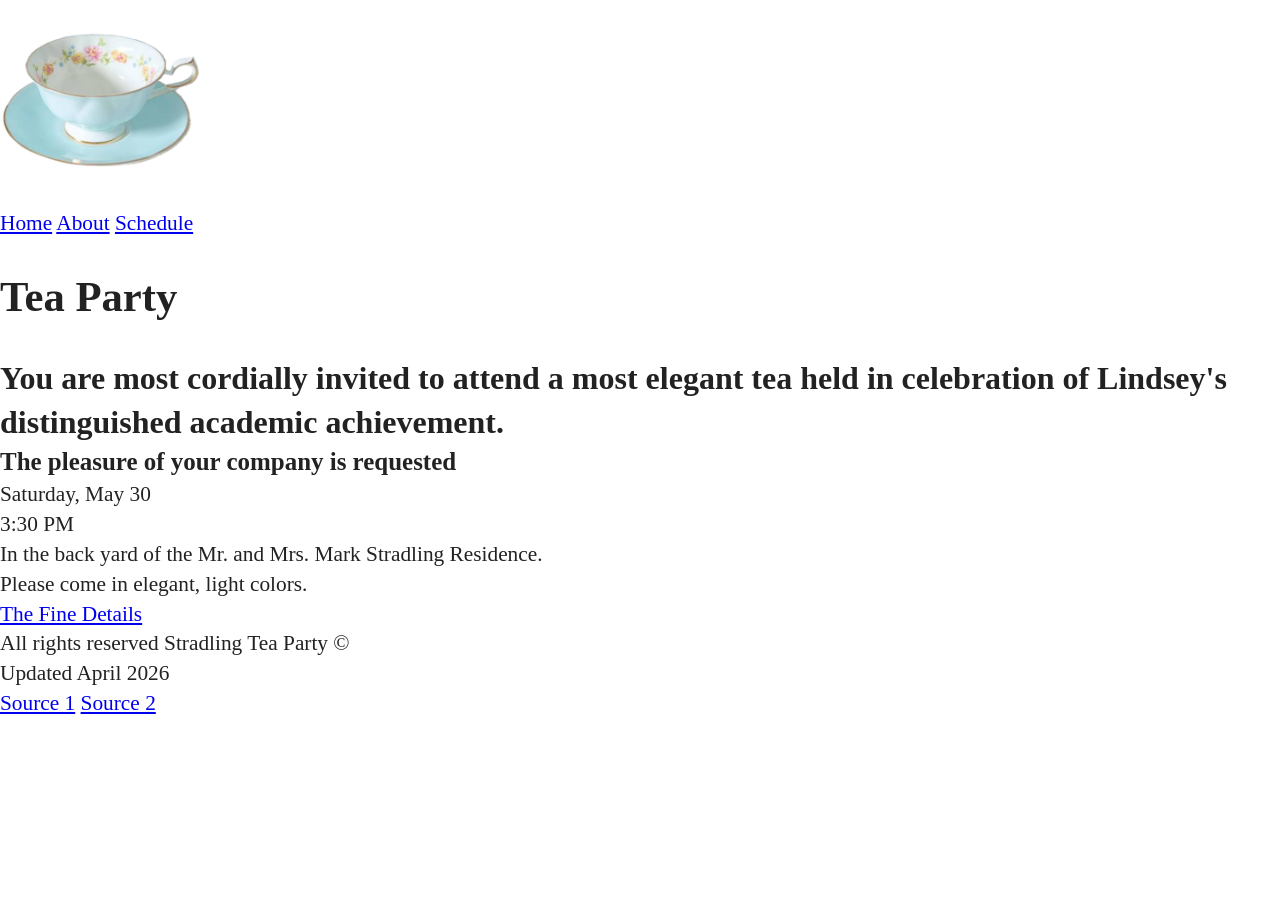
==== index.html @ ac7ea5b2 "Add classes h1+2 section & event details section" ====
<!doctype html>
<html class="no-js" lang="en">

<head>
  <meta charset="utf-8"/>
  <title>Lindsey's Graduation Tea Party</title>
  <meta name="description" content="Official invitation to the graduation tea party of Lindsey Stradling"/>
  <meta name="viewport" content="width=device-width, initial-scale=1, minimum-scale=1" />

  <!-- Font Embed Code -->
  <link rel="preconnect" href="https://fonts.googleapis.com">
  <link rel="preconnect" href="https://fonts.gstatic.com" crossorigin>
  <link href="https://fonts.googleapis.com/css2?family=Cormorant+Garamond:ital,wght@0,300..700;1,300..700&family=Monsieur+La+Doulaise&family=Nunito:ital,wght@0,200..1000;1,200..1000&display=swap" rel="stylesheet">

  
  <!-- Defines preview content that will be displayed when your site is linked on twitter, reddit, etc-->
  <meta name="robots" content="index,follow" />
  <meta property="og:title" content="Lindsey's Graduation Tea Party"/>
  <meta property="og:type" content="Article"/>
  <meta property="og:url" content="https://kourtlyn-stradling.github.io/project3/">
  <meta property="og:image" content="https://i.pinimg.com/1200x/09/a5/7b/09a57b9902332e20c0a6024b99878937.jpg"/>
  <meta name="twitter:card" content="summary" />
  
  <link rel="manifest" href="site.webmanifest"/>
  <link rel="apple-touch-icon" href="icon.png"/>

  <!-- Link to your favicon. Place favicon in the root directory -->
  <link rel="icon" href="./assets/teacup.png" />
  
  <link rel="stylesheet" href="normalize.css"/>
  <link rel="stylesheet" href="style.css"/>
  <script src="/script.js" defer></script>

  <meta name="theme-color" content="#f6f3ee"/>
</head>

<body>
  <header>
    <img src="./assets/teacup.png" alt="teacup on a saucer" width="200" height="200">
    <nav>
      <a href="index.html">Home</a>
      <a href="about.html">About</a>
      <a href="schedule.html">Schedule</a>
    </nav>
  </header>
  
  <main>
    <section class="hero">
      <h1>Tea Party</h1>
      <h2>You are most cordially invited to attend a most elegant tea held in celebration of Lindsey's distinguished academic achievement.</h2>
    </section>
    
    <section class="details">
      <h3>The pleasure of your company is requested</h3>
      <p>Saturday, May 30</p>
      <p>3:30 PM</p>
      <p>In the back yard of the Mr. and Mrs. Mark Stradling Residence.</p>
      <p>Please come in elegant, light colors.</p>
      <a href="schedule.html">The Fine Details</a>
    </section>
  </main>
  
  <footer>
    <section class="rights">
      <p>All rights reserved Stradling Tea Party ©</p>
      <p>Updated April 2026</p>
    </section>

    <section>
      <a href="https://encrypted-tbn2.gstatic.com/shopping?q=tbn:ANd9GcRI2SUAuAQMvZS7cNpZU8BMR_pNjWBi-CZeDd6Kbb_45Ux5Dg1_BEXkCwVrg3uYeUl27aWofN4&usqp=CAc">Source 1</a>
      <a href="https://cdn11.bigcommerce.com/s-a1d0a/images/stencil/1280x1280/products/4844/17862/LN2052x6__61067.1579762523.jpg?c=2?imbypass=on">Source 2</a>
    </section>
  </footer>
</body>
</html>
---- style.css ----
* {
  margin: 0;
  padding: 0;
}

html {
  color: #222;
  line-height: 1.4;
  font-size: 16pt;
}
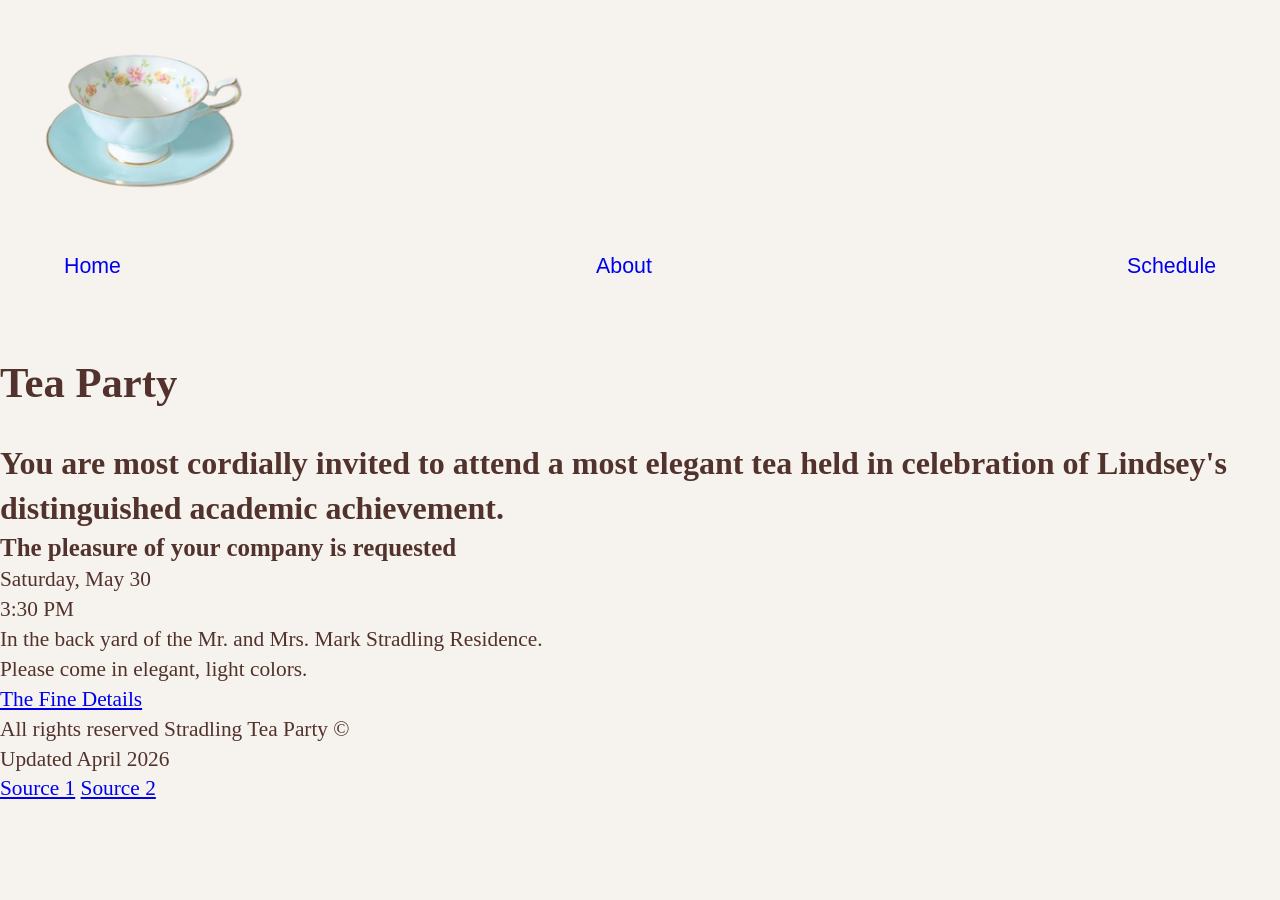
==== commit 38de83ee: "Added class to header img + button class in main" ====
--- a/index.html
+++ b/index.html
@@ -36,7 +36,7 @@
 
 <body>
   <header>
-    <img src="./assets/teacup.png" alt="teacup on a saucer" width="200" height="200">
+    <img src="./assets/teacup.png" alt="teacup on a saucer" class="logo" width="200" height="200">
     <nav>
       <a href="index.html">Home</a>
       <a href="about.html">About</a>
@@ -56,7 +56,7 @@
       <p>3:30 PM</p>
       <p>In the back yard of the Mr. and Mrs. Mark Stradling Residence.</p>
       <p>Please come in elegant, light colors.</p>
-      <a href="schedule.html">The Fine Details</a>
+      <a class="button" href="schedule.html">The Fine Details</a>
     </section>
   </main>
   
--- a/style.css
+++ b/style.css
@@ -1,12 +1,38 @@
 * {
   margin: 0;
   padding: 0;
+  box-sizing: border-box;
 }
 
 html {
-  color: #222;
+  color: #52322c;
   line-height: 1.4;
   font-size: 16pt;
+  background-color: #f6f3ee;
+  font-family: "Cormorant Garamond", Times New Roman, serif;
+}
+
+body {
+  margin: auto;
+}
+
+header {
+  width: 100%;
+  height: 15%;
+  padding: 1rem 2rem;
+}
+
+nav {
+  display: flex;
+  flex-direction: row;
+  justify-content: space-between;
+  margin: 1rem;
+  text-align: center;
+  font-family: "Nunito", Helvetica, Arial, sans-serif;
+}
+
+nav a {
+  text-decoration: none;
 }
 
 
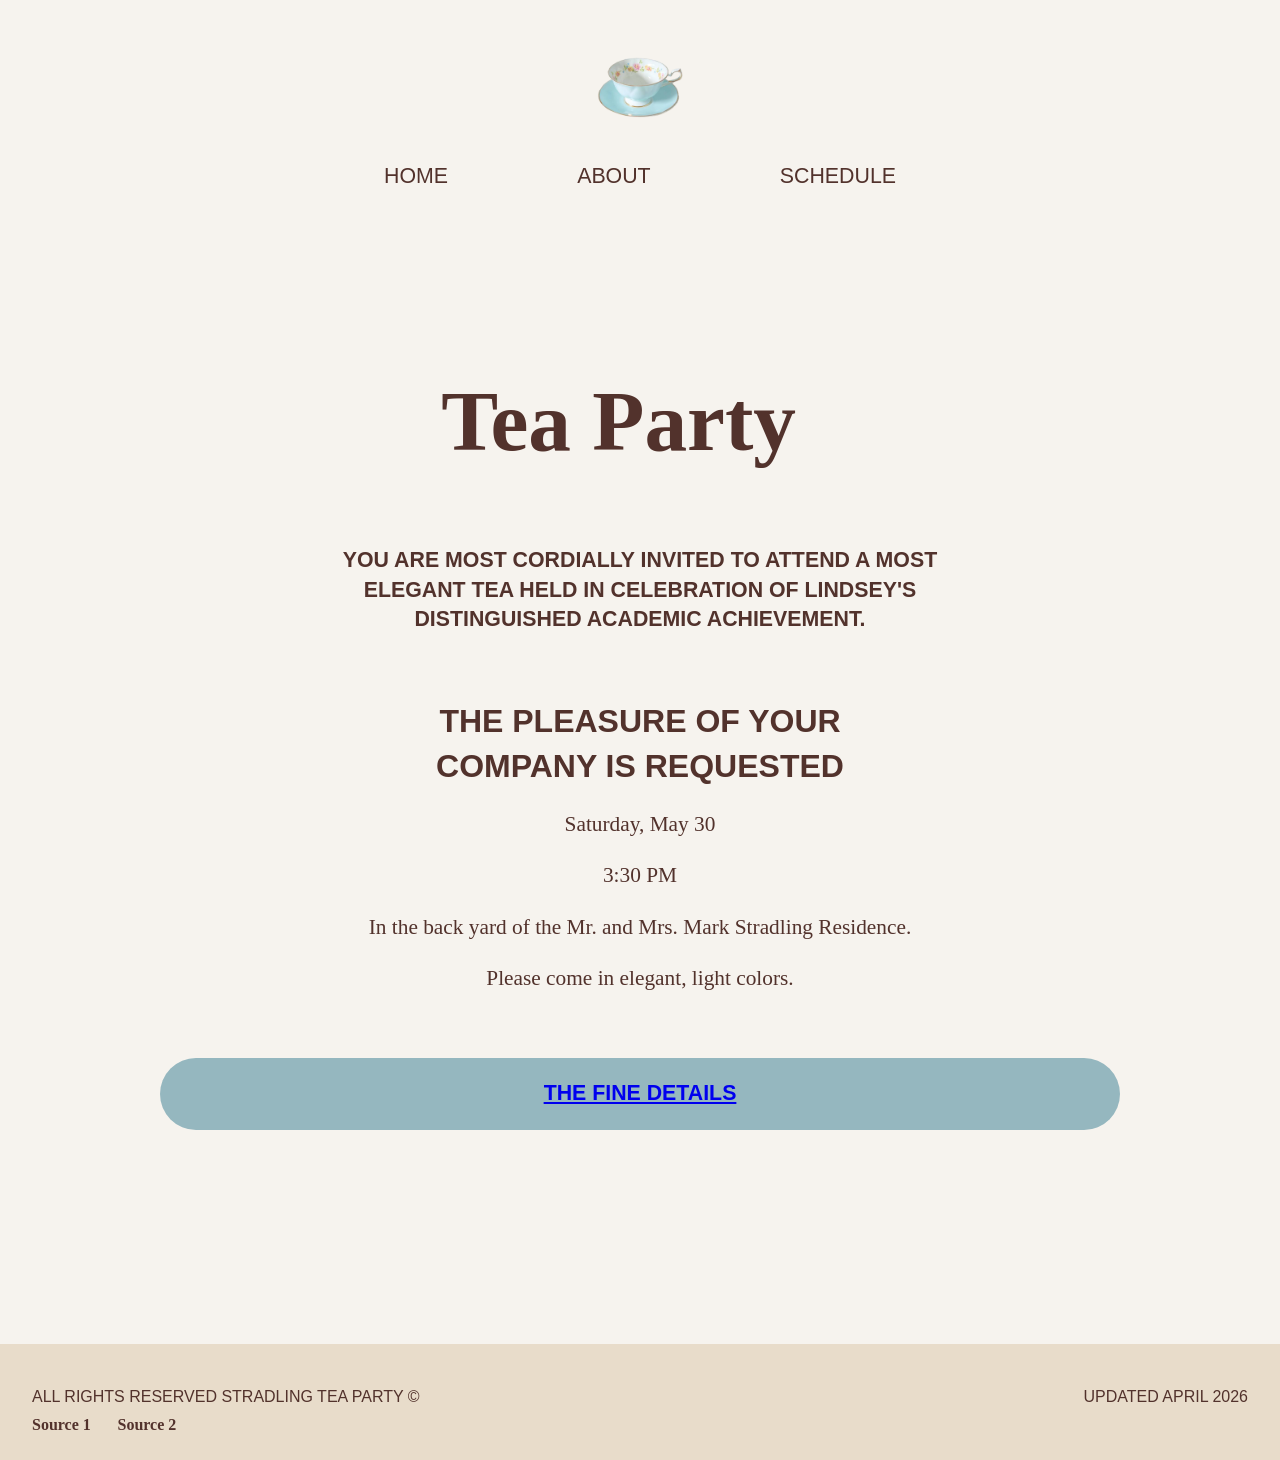
==== commit bed16232: "move button to own section & add class to sources section" ====
--- a/index.html
+++ b/index.html
@@ -56,7 +56,10 @@
       <p>3:30 PM</p>
       <p>In the back yard of the Mr. and Mrs. Mark Stradling Residence.</p>
       <p>Please come in elegant, light colors.</p>
-      <a class="button" href="schedule.html">The Fine Details</a>
+    </section>
+
+    <section class="button">
+      <a href="schedule.html">The Fine Details</a>
     </section>
   </main>
   
@@ -66,7 +69,7 @@
       <p>Updated April 2026</p>
     </section>
 
-    <section>
+    <section class="sources">
       <a href="https://encrypted-tbn2.gstatic.com/shopping?q=tbn:ANd9GcRI2SUAuAQMvZS7cNpZU8BMR_pNjWBi-CZeDd6Kbb_45Ux5Dg1_BEXkCwVrg3uYeUl27aWofN4&usqp=CAc">Source 1</a>
       <a href="https://cdn11.bigcommerce.com/s-a1d0a/images/stencil/1280x1280/products/4844/17862/LN2052x6__61067.1579762523.jpg?c=2?imbypass=on">Source 2</a>
     </section>
--- a/style.css
+++ b/style.css
@@ -9,33 +9,106 @@
   line-height: 1.4;
   font-size: 16pt;
   background-color: #f6f3ee;
-  font-family: "Cormorant Garamond", Times New Roman, serif;
-}
-
-body {
-  margin: auto;
+  font-family: "Cormorant Garamond", "Times New Roman", serif;
 }
 
 header {
   width: 100%;
   height: 15%;
-  padding: 1rem 2rem;
+  padding: 2rem 2rem 1rem;
+  text-align: center;
+}
+
+.logo {
+  max-width: 4rem;
+  min-width: 2rem;
+  height: auto;
 }
 
 nav {
   display: flex;
   flex-direction: row;
   justify-content: space-between;
-  margin: 1rem;
+  margin: 1rem auto;
+  font-family: "Nunito", Helvetica, Arial, sans-serif;
+  text-transform: uppercase;
   text-align: center;
-  font-family: "Nunito", Helvetica, Arial, sans-serif;
+  max-width: 40vw;
 }
 
 nav a {
   text-decoration: none;
+  color: #52322c;
+}
+
+main {
+  width: 75vw;
+  text-align: center;
+  margin: auto;
+}
+
+h1 {
+  font-family: "Monsieur La Doulaise", cursive;
+  font-size: 4rem;
+  margin: 6rem 3rem 3rem 1rem;
+}
+
+h2 {
+  font-family: "Nunito", Helvetica, Arial, sans-serif;
+  font-size: 1rem;
+  text-transform: uppercase;
+  max-width: 50vw;
+  min-width: 200px;
+  margin: 1rem auto 3rem;
+}
+
+h3 {
+  font-family: "Nunito", Helvetica, Arial, sans-serif;
+  font-size: 1.5rem;
+  text-transform: uppercase;
+  max-width: 40vw;
+  min-width: 30vw;
+  margin: 1rem auto;
+}
+
+.details p {
+  margin: 1rem;
+}
+
+.button {
+  font-family: "Nunito", Helvetica, Arial, sans-serif;
+  text-transform: uppercase;
+  font-weight: 700;
+  text-decoration: none;
+  background-color: #95b7bf;
+  padding: 1rem 1.5rem;
+  border-radius: 10rem;
+  color: #f6f3ee;
+  margin-top: 3rem;
+}
+
+footer {
+  background-color: #e8dcca;
+  margin-top: 10rem;
+  padding: 2rem 1.5rem 1rem;
+}
+
+.rights {
+  display: flex;
+  flex-direction: row;
+  justify-content: space-between;
+  font-family: "Nunito", Helvetica, Arial, sans-serif;
+  text-transform: uppercase;
+  font-size: 0.75rem;
+}
+
+footer a {
+  font-size: 0.75rem;
+  color: #52322c;
+  font-weight: 700;
+  text-decoration: none;
+  padding-right: 1rem;
 }
 
 
 
-
-
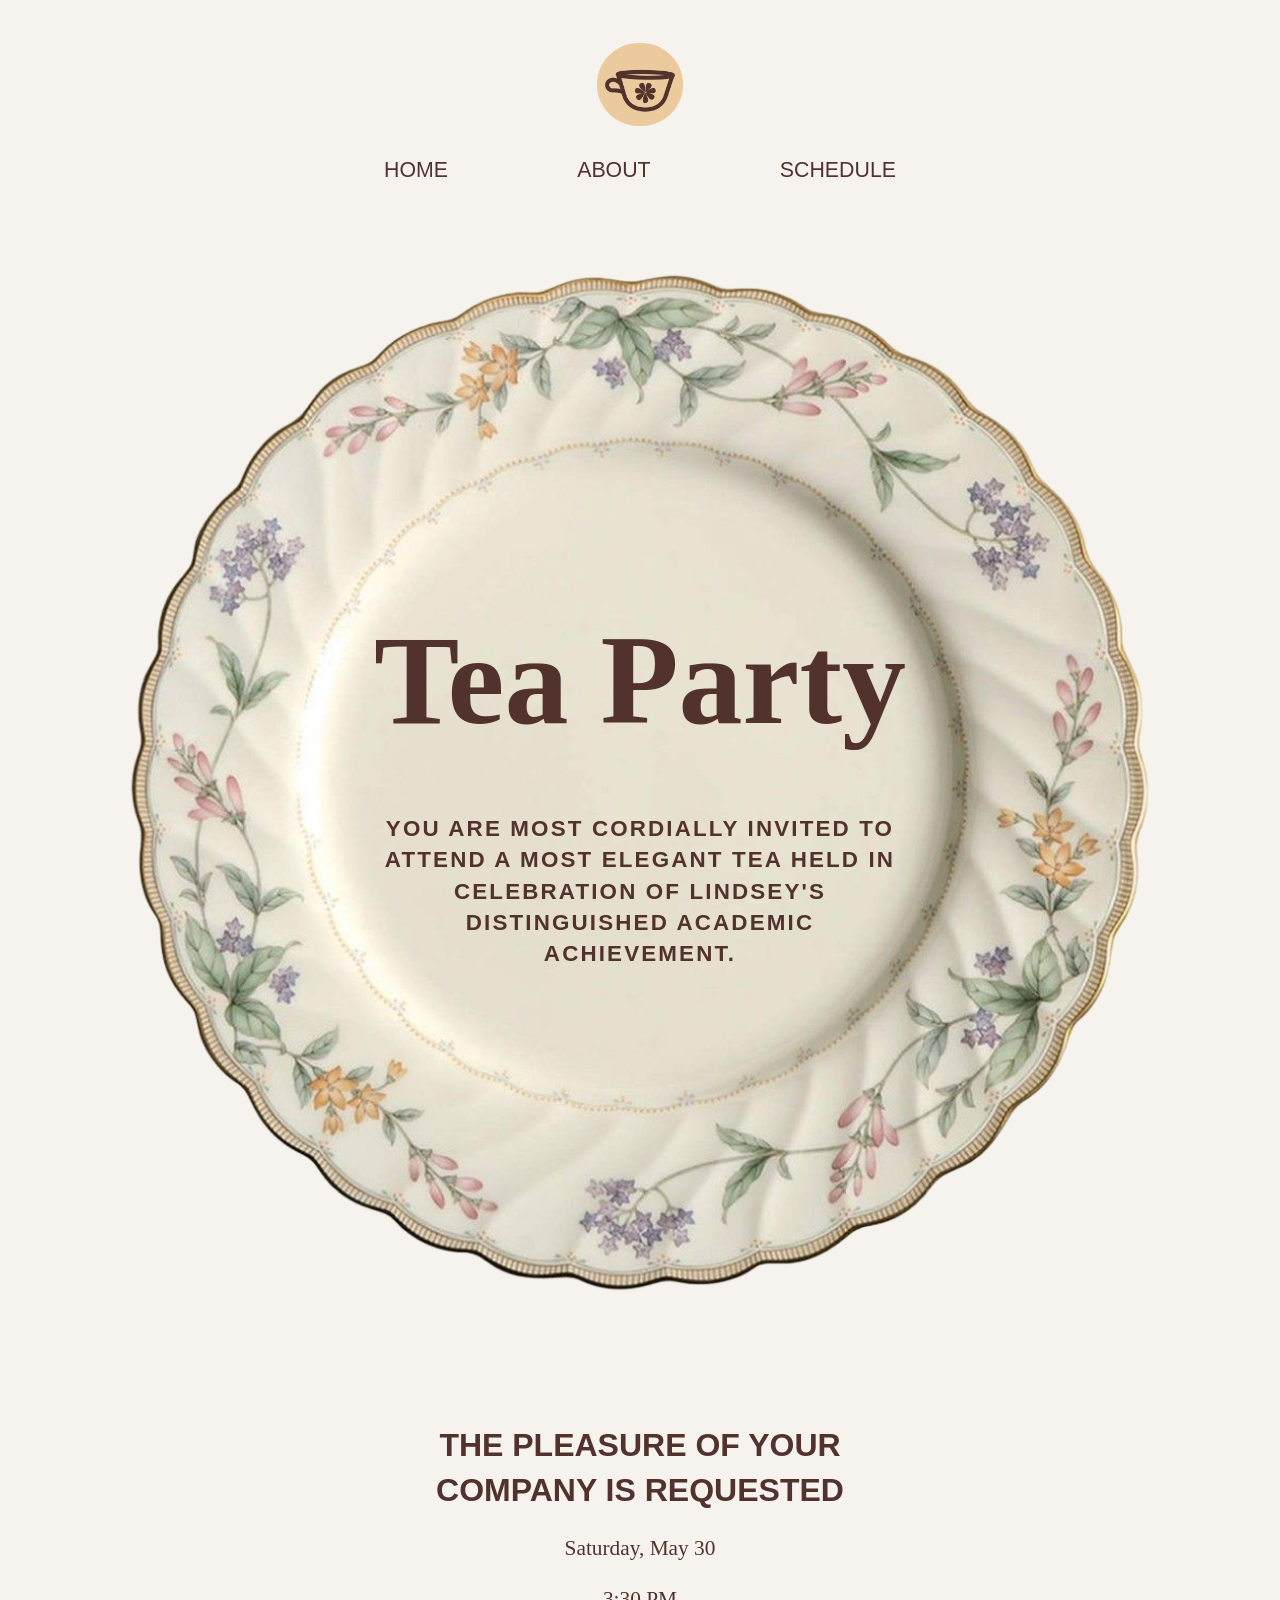
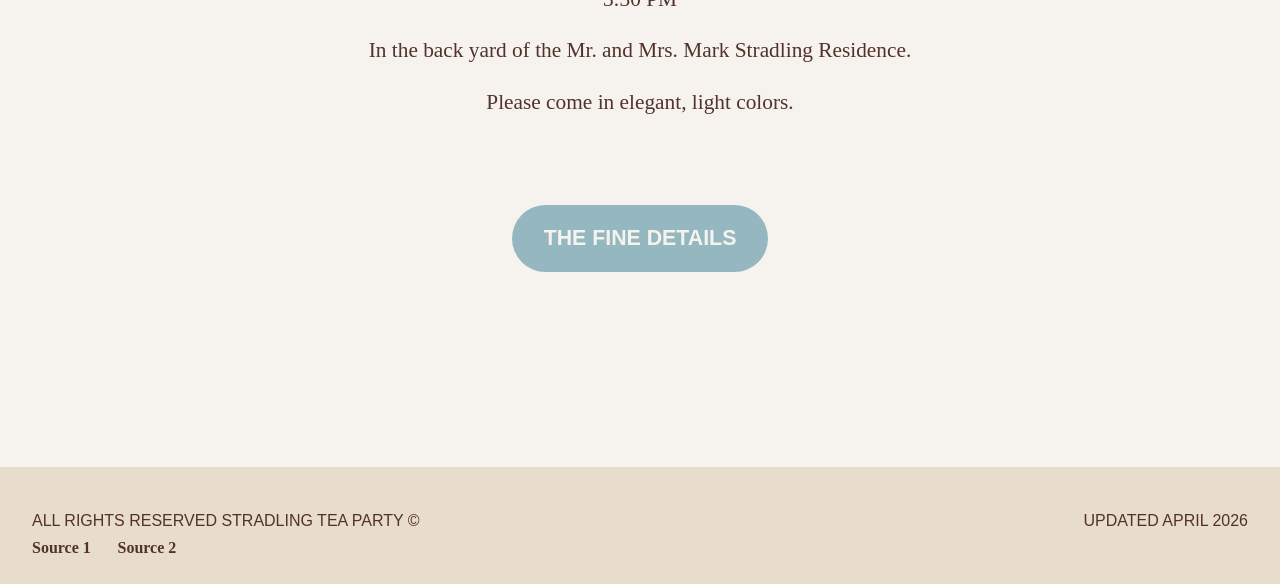
==== commit e4febf68: "Update favicon and logo image references" ====
--- a/index.html
+++ b/index.html
@@ -25,7 +25,7 @@
   <link rel="apple-touch-icon" href="icon.png"/>
 
   <!-- Link to your favicon. Place favicon in the root directory -->
-  <link rel="icon" href="./assets/teacup.png" />
+  <link rel="icon" href="./assets/teacup-logo.png" />
   
   <link rel="stylesheet" href="normalize.css"/>
   <link rel="stylesheet" href="style.css"/>
@@ -36,7 +36,7 @@
 
 <body>
   <header>
-    <img src="./assets/teacup.png" alt="teacup on a saucer" class="logo" width="200" height="200">
+    <img src="./assets/teacup-logo.png" alt="teacup on a saucer" class="logo" width="200" height="200">
     <nav>
       <a href="index.html">Home</a>
       <a href="about.html">About</a>
--- a/style.css
+++ b/style.css
@@ -42,27 +42,40 @@
 }
 
 main {
-  width: 75vw;
   text-align: center;
   margin: auto;
 }
 
-h1 {
+/* HOME PAGE SELECTORS */
+.hero {
+  background-image: url("./assets/tea-plate.png");
+      /*linear-gradient(rgba(255, 255, 255, 0.4), rgba(255, 255, 255,0.5)); */
+      /* url("https://i.pinimg.com/1200x/09/a5/7b/09a57b9902332e20c0a6024b99878937.jpg"); */
+  background-position: 50% 50%;
+  background-repeat: no-repeat;
+  background-size: contain;
+  width: auto;
+  height: 80vw;
+}
+
+.hero h1 {
   font-family: "Monsieur La Doulaise", cursive;
-  font-size: 4rem;
-  margin: 6rem 3rem 3rem 1rem;
-}
-
-h2 {
-  font-family: "Nunito", Helvetica, Arial, sans-serif;
-  font-size: 1rem;
-  text-transform: uppercase;
-  max-width: 50vw;
+  font-size: 10vw;
+  margin: 2rem 3rem;
+  padding-top: 25vw;
+}
+
+.hero h2 {
+  font-family: "Nunito", Helvetica, Arial, sans-serif;
+  font-size: 1.75vw;
+  text-transform: uppercase;
+  max-width: 40vw;
   min-width: 200px;
   margin: 1rem auto 3rem;
-}
-
-h3 {
+  padding-bottom: 5rem;
+}
+
+.details h3 {
   font-family: "Nunito", Helvetica, Arial, sans-serif;
   font-size: 1.5rem;
   text-transform: uppercase;
@@ -71,11 +84,21 @@
   margin: 1rem auto;
 }
 
+.details {
+  width: 75vw;
+  margin: 6rem auto 1rem auto;
+}
+
 .details p {
   margin: 1rem;
 }
 
 .button {
+  width: 75vw;
+  margin: 5rem auto;
+}
+
+.button a {
   font-family: "Nunito", Helvetica, Arial, sans-serif;
   text-transform: uppercase;
   font-weight: 700;
@@ -84,7 +107,152 @@
   padding: 1rem 1.5rem;
   border-radius: 10rem;
   color: #f6f3ee;
-  margin-top: 3rem;
+}
+
+/* SCHEDULE PAGE SELECTORS */
+.schedule-grid {
+  display: grid;
+  grid-template-columns: repeat(auto-fit, minmax(200px, 1fr));
+  gap: 2rem;
+}
+
+h1 {
+  font-family: "Monsieur La Doulaise", cursive;
+  font-size: 5rem;
+  margin: 5rem 0 1rem;
+}
+
+h2 {
+  font-family: "Nunito", Helvetica, Arial, sans-serif;
+  text-transform: uppercase;
+  font-size: 1rem;
+  letter-spacing: 0.1rem;
+  margin: 1rem auto 5rem;
+  max-width: 30rem;
+}
+
+.main-content {
+  width: 75vw;
+  margin: auto;
+}
+
+.schedule-image {
+  display: block;
+  width: 100%;
+  height: auto;
+  object-fit: cover;
+  object-position: center;
+  border-radius: 10px;
+}
+
+.schedule-item {
+  background-color: #95b7bf;
+  margin-bottom: 1rem; 
+  padding: 1rem;
+  border-radius: 10px;
+  border-left: 15px solid #6997A5;
+  max-width: 26rem;
+  min-width: 360px;
+}
+
+h4 {
+  font-family: "Nunito", Helvetica, Arial, sans-serif;
+  font-size: 0.75rem;
+  text-transform: uppercase;
+  text-align: left;
+}
+
+.schedule-item p {
+  font-size: 0.75rem;
+  text-align: left;
+  margin-top: 0.25rem;
+}
+
+/* ABOUT PAGE SELECTORS */
+.grid {
+  display: grid;
+  grid-template-columns: repeat(2, minmax(275px, 1fr));
+  gap: 3rem;
+  justify-items: center;
+}
+
+.flip-card {
+  background-color: transparent;
+  width: 100%;
+  height: 450px;
+  perspective: 1000px;
+}
+
+.flip-card-inner {
+  position: relative;
+  width: 100%;
+  height: 100%;
+  transition: transform 0.8s;
+  transform-style: preserve-3d;
+}
+
+.flip-card:hover .flip-card-inner {
+  transform: rotateY(180deg);
+}
+
+.flip-card-front, .flip-card-back {
+  position: absolute; 
+  width: 100%;
+  height: 100%;
+  -webkit-backface-visibility: hidden;
+  backface-visibility: hidden;
+}
+
+.flip-card-front {
+  border-radius: 10px;
+  padding: 1rem;
+}
+
+.flip-card-back {
+  background-color: #EBCB9D;
+  padding: 1rem;
+  border-radius: 10px;
+  transform: rotateY(180deg);
+}
+
+#card-1-front {
+  background-image: url("./assets/Lindsey-61.jpg");
+  background-size: cover;
+  background-position: center;
+  background-repeat: no-repeat;
+}
+
+#card-2-front {
+  background-image: url("./assets/Lindsey-113.jpg");
+  background-size: cover;
+  background-position: top center;
+  background-repeat: no-repeat;
+}
+
+#card-3-front {
+  background-image: url("./assets/Lindsey-165.jpg");
+  background-size: cover;
+  background-position: top center;
+  background-repeat: no-repeat;
+}
+
+#card-4-front {
+  background-image: url("./assets/Lindsey-21.jpg");
+  background-size: cover;
+  background-position: center;
+  background-repeat: no-repeat;
+}
+
+.flip-card h3 {
+  font-family: "Nunito", Helvetica, Arial, sans-serif;
+  font-size: 1rem;
+  text-transform: uppercase;
+}
+
+.flip-card p {
+  font-size: 0.85rem;
+  text-align: left;
+  margin-top: 0.75rem;
 }
 
 footer {
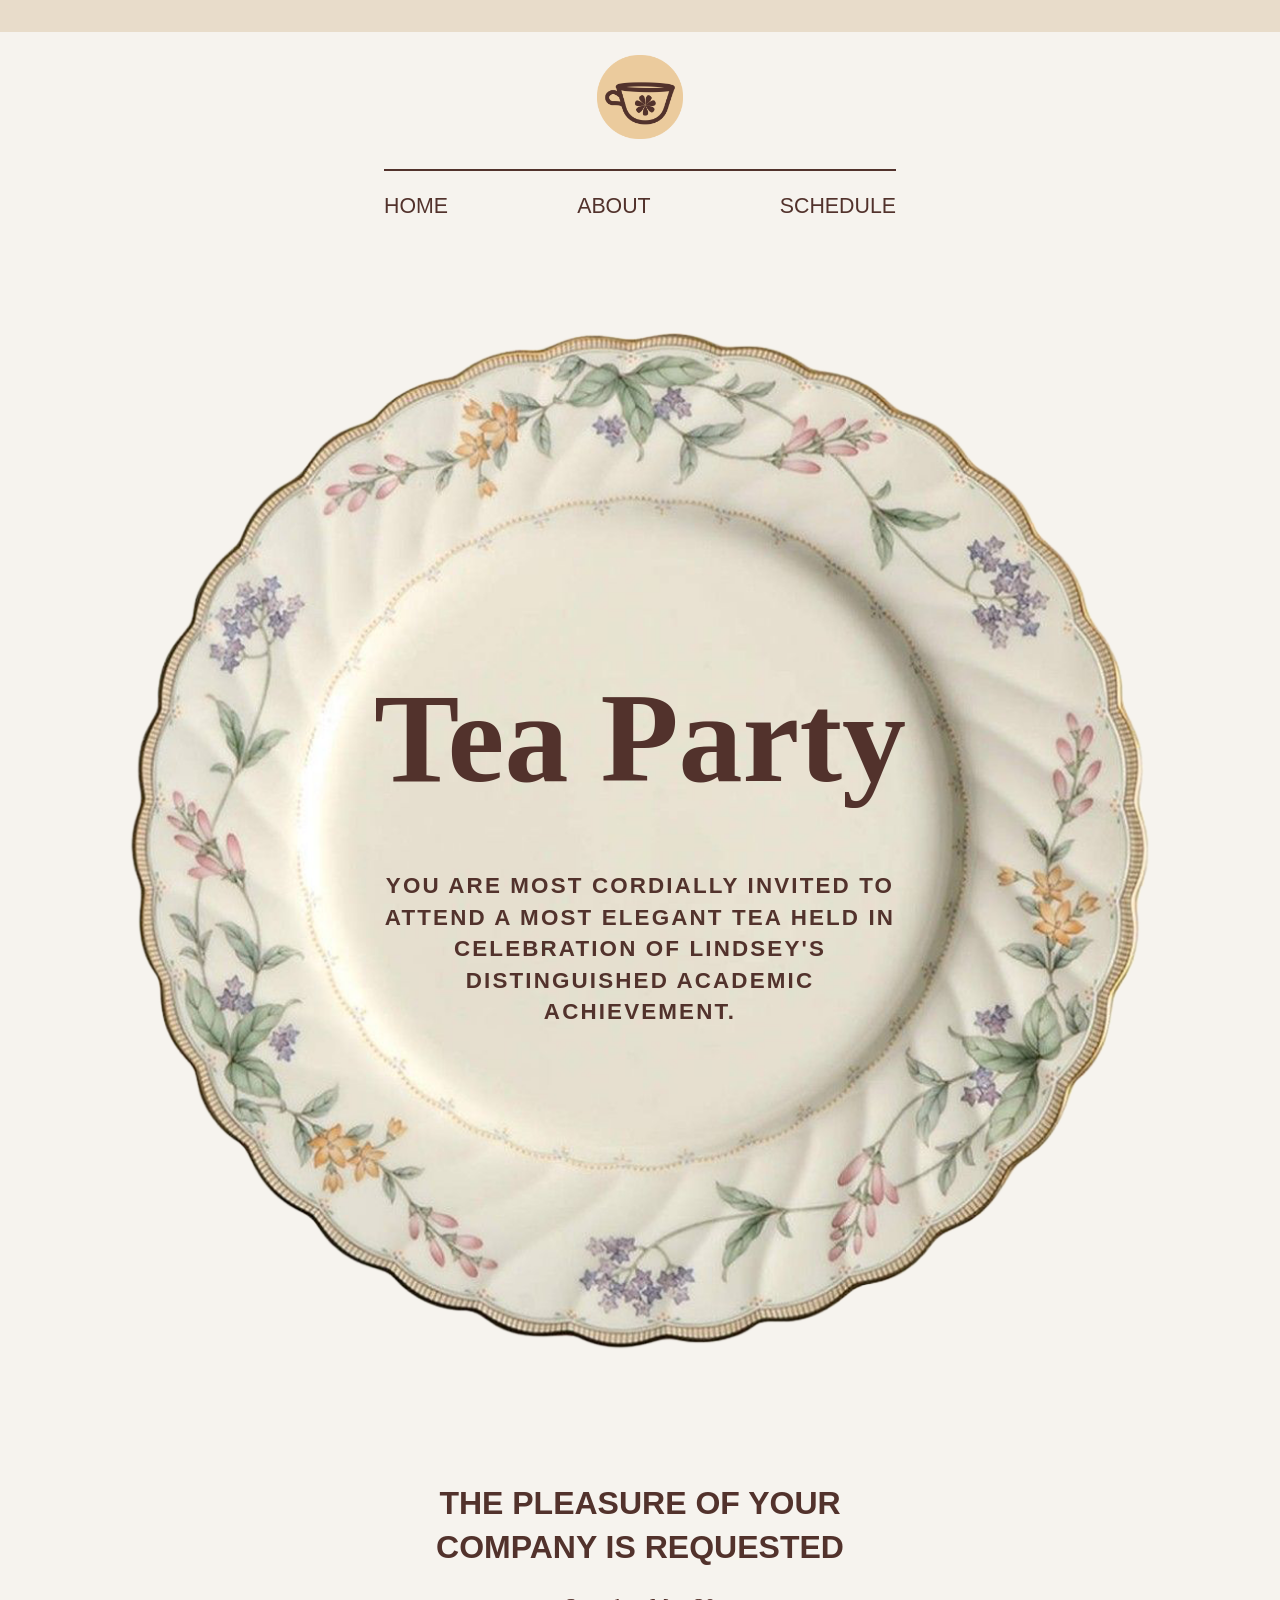
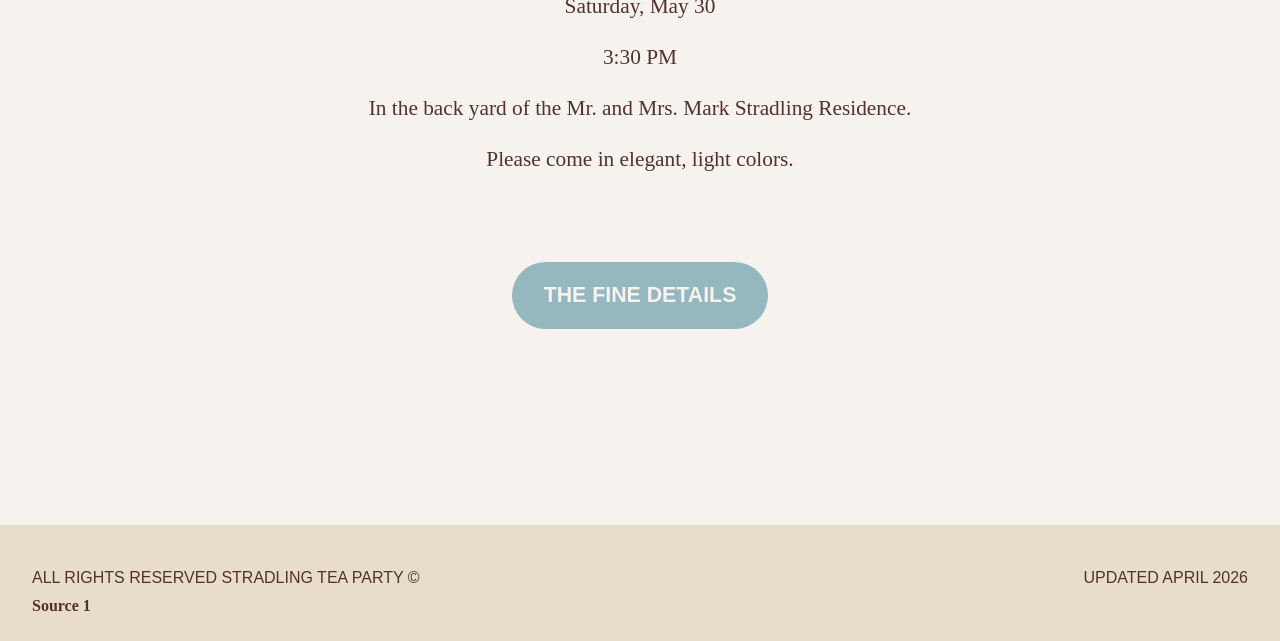
==== commit 362e0d7b: "Update link in index.html to open in new tab" ====
--- a/index.html
+++ b/index.html
@@ -70,8 +70,7 @@
     </section>
 
     <section class="sources">
-      <a href="https://encrypted-tbn2.gstatic.com/shopping?q=tbn:ANd9GcRI2SUAuAQMvZS7cNpZU8BMR_pNjWBi-CZeDd6Kbb_45Ux5Dg1_BEXkCwVrg3uYeUl27aWofN4&usqp=CAc">Source 1</a>
-      <a href="https://cdn11.bigcommerce.com/s-a1d0a/images/stencil/1280x1280/products/4844/17862/LN2052x6__61067.1579762523.jpg?c=2?imbypass=on">Source 2</a>
+      <a href="https://cdn11.bigcommerce.com/s-a1d0a/images/stencil/1280x1280/products/4844/17862/LN2052x6__61067.1579762523.jpg?c=2?imbypass=on" target="_blank">Source 1</a>
     </section>
   </footer>
 </body>
--- a/style.css
+++ b/style.css
@@ -15,8 +15,9 @@
 header {
   width: 100%;
   height: 15%;
-  padding: 2rem 2rem 1rem;
+  padding: 1.1rem 2rem 1rem;
   text-align: center;
+  border-top: 1.5rem solid #e8dcca;
 }
 
 .logo {
@@ -34,11 +35,18 @@
   text-transform: uppercase;
   text-align: center;
   max-width: 40vw;
+  border-top: 2px solid #52322c;
+  padding: 1rem 0;
 }
 
 nav a {
   text-decoration: none;
   color: #52322c;
+  transition: border-bottom 100ms ease-in;
+}
+
+nav a:hover {
+  border-bottom: 5px solid #95b7bf;
 }
 
 main {
@@ -107,6 +115,11 @@
   padding: 1rem 1.5rem;
   border-radius: 10rem;
   color: #f6f3ee;
+  transition: font-size 300ms ease-in;
+}
+
+.button a:hover {
+  font-size: 1.5rem;
 }
 
 /* SCHEDULE PAGE SELECTORS */
@@ -255,6 +268,7 @@
   margin-top: 0.75rem;
 }
 
+/* FOOTER STYLES */
 footer {
   background-color: #e8dcca;
   margin-top: 10rem;
@@ -268,6 +282,22 @@
   font-family: "Nunito", Helvetica, Arial, sans-serif;
   text-transform: uppercase;
   font-size: 0.75rem;
+}
+
+.sources a:link {
+  color: #52322c;
+}
+
+.sources a:visited {
+  color: #844D48;
+}
+
+.sources a:hover {
+  font-weight: 400;
+}
+
+.sources a:active {
+  text-decoration: underline;
 }
 
 footer a {
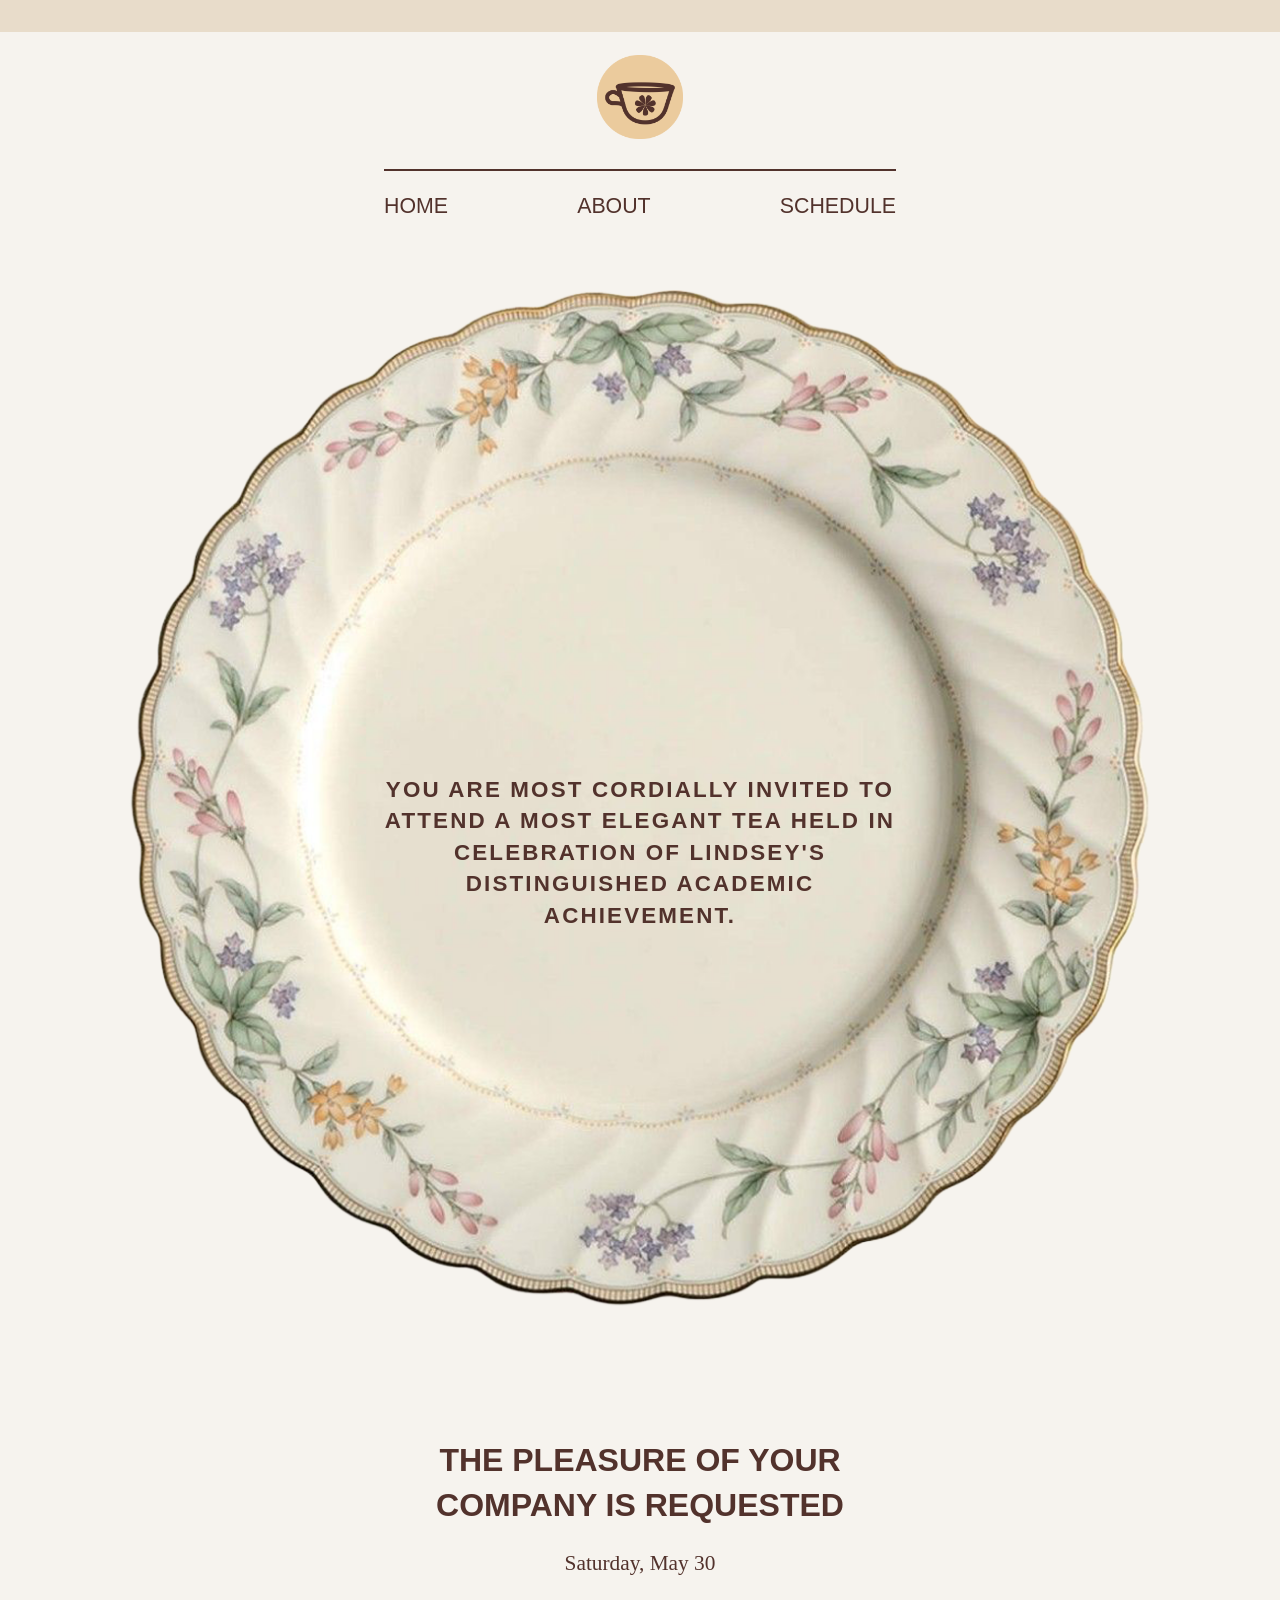
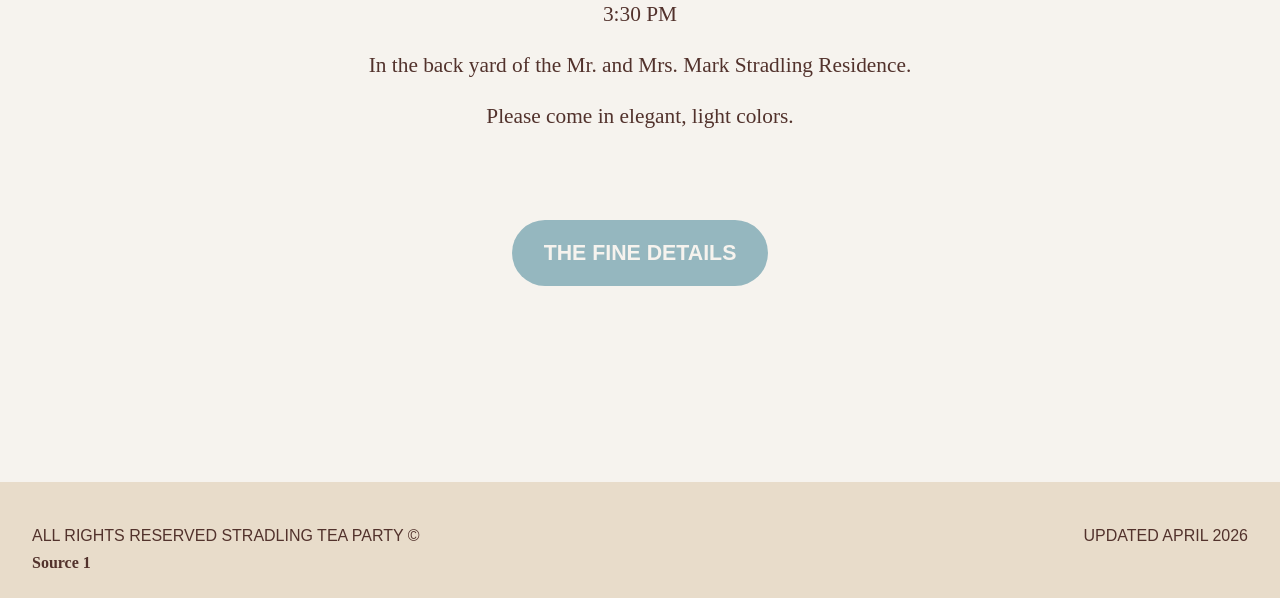
==== commit 830d3d0a: "Implement SVG animation for title reveal + removed h1 Added animated SVG strokes for the 'Tea Party'" ====
--- a/index.html
+++ b/index.html
@@ -34,6 +34,29 @@
   <meta name="theme-color" content="#f6f3ee"/>
 </head>
 
+<script>
+window.onload = () => {
+  const strokes = document.querySelectorAll('.mask-stroke');
+
+  let delay = 0;
+
+  strokes.forEach((path) => {
+    const length = path.getTotalLength();
+
+    path.style.strokeDasharray = length;
+    path.style.strokeDashoffset = length;
+
+    const duration = length / 250;
+
+    path.style.animation = `draw ${duration}s ease forwards`;
+    path.style.animationDelay = `${delay}s`;
+
+    // 🔑 no overlap → real handwriting feel
+    delay += duration + 0.05;
+  });
+};
+</script>
+
 <body>
   <header>
     <img src="./assets/teacup-logo.png" alt="teacup on a saucer" class="logo" width="200" height="200">
@@ -46,7 +69,62 @@
   
   <main>
     <section class="hero">
-      <h1>Tea Party</h1>
+      <svg viewBox="0 0 431.85 154.5" class="tea-party">
+
+  <defs>
+    <mask id="reveal-mask">
+      <!-- hide everything first -->
+      <rect width="100%" height="100%" fill="black"/>
+
+      <!-- animated strokes reveal -->
+      <g id="mask-animated">
+
+        <!-- TEA - T -->
+        <path class="mask-stroke" d="M163.75,26.49c-12.46,3.97-33.47,19.6-47.59,35.93s-40.32,45.77-62.1,50.53c-21.78,4.76-32.67-6.3-25.52-22.29s25.01-21.78,33.52-19.06,6.64,11.4.68,19.4-23.14,23.82-42.37,23.14-23.99-8.68-6.64-20.76,68.74-10.04,71.97,9.02c3.23,19.06-7.41,27.08-31.97,31.77"/>
+        <path class="mask-stroke" d="M63.59,24.58S85.13,4.42,105.53,6.35s26.34,6.56,20.59,24.73c-5.75,18.16-28.36,30.21-37.99,27.62s-11.49-7.78-1.85-20.76,28.91-22.24,52.82-20.02,51.9,12.6,69.13,4.26c17.24-8.34,8.85-16.09,5.57-17.82s-21.83-3.2-35.37,4.76" />
+
+        <!-- TEA - E -->
+        <path class="mask-stroke" d="M109.5,100.6s10.84-1.22,16.08-5.6,8.4-8.4-4.26-4.87-19.12,17.54-14.5,18.88,10.72,2.31,24-7.06" />
+
+        <!-- TEA - A -->
+        <path class="mask-stroke" d="M161.39,91.59s-5.85-4.63-16.93.73-15.84,14.74-13.89,16.81,13.16-2.07,22.05-9.26,13.03-10.48,13.03-10.48c0,0-15.84,16.2-15.59,18.76s-.49,6.82,21.56-7.19" />
+
+        <!-- PARTY - P -->
+        <path class="mask-stroke" d="M356.93,52.18c17.31-4.12,24.21-11.77,21.57-21.64s-25.49-10.14-39.42-.2-29.02,23.05-45.14,41.86-32.37,33.34-50.32,38.47-32.37-3.05-29.07-17.71,17.95-22.35,30.41-23.94,14.66,13.31.61,26.01-29.01,19.54-47.02,16.49-2.63-21.86,16.18-25.04,37.5-4.52,51.05,5.13,9.04,20.76,6.11,25.28-7.66,11.29-30.53,15.42" />
+        <path class="mask-stroke" d="M242.76,30.96c14.44-11.57,30.37-19.94,48.39-17.38s18.12,16.79,10.75,30.82-25.39,24.57-36.45,21.19-4.91-20.17,5.02-27.64,25.39-15.36,46.48-13.41,26.93,12.29,24.37,20.17-6.86,17.2-21.3,22.42-26.86,2.89-30.04,2.22" />
+
+        <!-- PARTY - A -->
+        <path class="mask-stroke" d="M322.38,91.61s-6.27-5.52-20.5,2.25-14.23,20.12-4.31,15.35,21.25-12.35,29.2-20.22c-3.28,3.56-14.13,14.23-15.44,17.6s-1.5,6.65,8.98,1.87,18.44-11.98,22.37-14.32" />
+
+        <!-- PARTY - R -->
+        <path class="mask-stroke" d="M349.9,87.39c-4.31,3.37-8.24,7.21-3.37,6.74s6.83-1.5,7.67.47-1.22,3.56-5.99,7.02-8.7,7.02-6.74,9.92,18.53-5.8,23.96-9.55" />
+
+        <!-- PARTY - T -->
+        <path class="mask-stroke" d="M415.28,54.38c-14.74,13.55-38.89,36.29-47.03,46.03s-5.9,14.23,8.05,6.08,23.59-14.88,27.89-14.88" />
+        <line class="mask-stroke" x1="415.06" y1="75.4" x2="368.82" y2="75.4"/>
+
+        <!-- PARTY - Y -->
+        <path class="mask-stroke" d="M403.16,91.51c2.34.19,3.37,1.78.66,4.68s-12.54,9.64-11.7,12.35,4.87,1.87,9.08-.37,16.19-9.92,24.15-17.78c-10.48,10.58-30.98,31.26-37.91,38s-18.63,17.78-24.71,21.06-10.01,3.46-7.3-5.71,66.69-36.22,73.42-42.77" />
+
+      </g>
+    </mask>
+  </defs>
+
+  <!-- FINAL ARTWORK -->
+  <g mask="url(#reveal-mask)" fill="#52322c">
+    <path d="M163.95,25.87l-.33,1.1c-9.32,3.38-20.15,11.23-32.48,23.56-1.1,1.1-13.39,14.13-36.88,39.08-2.28,2.2-5.54,4.99-9.8,8.37,3.15,3.6,4.73,7.49,4.73,11.67,0,5.65-2.99,10.81-8.97,15.47-5.98,4.66-14.81,7.87-26.48,9.63v-1.21c10.2-1.62,18.02-4.68,23.45-9.19,5.43-4.51,8.15-9.52,8.15-15.03,0-3.37-1.06-6.57-3.19-9.58-14.02,10.05-26.17,15.08-36.44,15.08-4.7,0-8.59-.73-11.67-2.2-5.36,1.54-10.64,2.31-15.85,2.31s-9.21-.83-12-2.48c-2.79-1.65-4.18-3.76-4.18-6.33,0-3.52,2.42-7.1,7.27-10.73,4.84-3.63,11.56-6.37,20.15-8.2,2.86-4.77,6.84-8.75,11.94-11.94,5.1-3.19,10.7-4.79,16.79-4.79,3.74,0,6.53.79,8.37,2.37,1.83,1.58,2.75,3.67,2.75,6.27s-.77,5.41-2.31,8.42c5.94,1.69,10.86,4.22,14.75,7.6l36.88-36.77c6.39-7.05,13.58-13.63,21.58-19.76,8-6.13,15.93-10.37,23.78-12.71ZM25.68,99.51c0-3.67.99-7.3,2.97-10.9-7.34,1.84-13.21,4.46-17.61,7.87-4.4,3.41-6.61,6.7-6.61,9.85,0,2.2,1.19,3.98,3.58,5.34,2.38,1.36,5.85,2.04,10.4,2.04s9.1-.73,13.65-2.2c-4.26-2.64-6.38-6.64-6.38-12ZM62.89,87.96c-4.77-1.1-9.89-1.65-15.36-1.65s-11.14.62-17.01,1.87c-2.13,3.67-3.19,7.34-3.19,11.01,0,5.28,2.31,9.14,6.94,11.56,6.17-2.2,11.82-5.43,16.95-9.69,5.14-4.26,9.03-8.62,11.67-13.1ZM31.4,86.85c6.02-1.1,11.76-1.65,17.23-1.65s10.48.48,15.03,1.43c1.54-2.93,2.31-5.5,2.31-7.71,0-4.62-3.05-6.94-9.14-6.94-5.21,0-10.07,1.41-14.59,4.24-4.51,2.83-8.13,6.37-10.84,10.62ZM36.69,111.84c2.71,1.03,6.15,1.54,10.29,1.54s9.6-1.73,16.35-5.17c7.05-3.6,12.55-7.38,16.51-11.34-3.3-3.45-7.85-6.09-13.65-7.93-2.57,4.62-6.46,9.03-11.67,13.21-5.21,4.18-11.16,7.41-17.83,9.69ZM178.04,8.58c8.81-4.4,17.14-6.6,24.99-6.6,5.21,0,9.21.86,12,2.59,2.79,1.73,4.18,3.87,4.18,6.44,0,3.96-2.9,7.6-8.7,10.9-5.8,3.3-13.61,4.95-23.45,4.95-5.58,0-15.36-1.43-29.34-4.29-13.98-2.86-23.43-4.33-28.35-4.4.22,1.1.33,2.2.33,3.3,0,5.21-2,10.83-6,16.84-4,6.02-9.05,11.1-15.14,15.25-6.09,4.15-11.89,6.22-17.39,6.22-3.74,0-6.57-.83-8.48-2.48-1.91-1.65-2.86-3.94-2.86-6.88s1.12-6.22,3.36-9.85c2.24-3.63,5.32-7.12,9.25-10.46,3.93-3.34,8.97-6.24,15.14-8.7,6.17-2.46,12.73-3.91,19.71-4.35-2.5-6.68-10.28-10.02-23.34-10.02-3.67,0-7.54.62-11.61,1.87-4.07,1.25-7.73,2.75-10.95,4.51-6.53,3.67-11.63,7.01-15.3,10.02l-2.2,1.87-.66-1.32c1.25-1.25,3.71-3.15,7.38-5.72,3.67-2.57,7.06-4.66,10.18-6.27,3.12-1.61,6.92-3.08,11.39-4.4,4.48-1.32,8.81-1.98,12.99-1.98,13.5,0,21.47,3.78,23.89,11.34.66-.07,1.69-.11,3.08-.11,6.6,0,16.59,1.23,29.94,3.69,13.36,2.46,22.31,3.69,26.86,3.69,8.59,0,15.5-1.32,20.75-3.96,5.25-2.64,7.87-5.54,7.87-8.7,0-2.13-1.34-3.87-4.02-5.23-2.68-1.36-6.97-2.04-12.88-2.04s-13.19,1.8-21.85,5.39l-.77-1.1ZM81.6,51.63c0,4.55,3.52,6.83,10.57,6.83,4.7,0,9.89-1.98,15.58-5.94,5.69-3.96,10.51-8.84,14.48-14.64,3.96-5.8,5.94-11.16,5.94-16.07,0-.88-.15-2.05-.44-3.52-6.9.22-14.04,2.33-21.41,6.33-7.38,4-13.34,8.57-17.89,13.71-4.55,5.14-6.83,9.58-6.83,13.32Z" />
+    <path d="M106.93,106.01c0,2.13,1.47,3.19,4.4,3.19,5.58,0,12.51-3.01,20.81-9.03l.22,1.65c-8.66,6.09-16.07,9.14-22.24,9.14-4.4,0-6.61-1.84-6.61-5.5s2.74-7.49,8.2-11.45c5.47-3.96,11.1-5.94,16.9-5.94,1.83,0,2.75.55,2.75,1.65,0,1.76-2.04,3.87-6.11,6.33-4.07,2.46-9.41,4.28-16.02,5.45-1.54,1.76-2.31,3.27-2.31,4.51ZM128.5,90.49c0-.59-.59-.88-1.76-.88s-3.56,1.12-7.16,3.36c-3.6,2.24-6.64,4.64-9.14,7.21,4.92-.81,9.15-2.29,12.72-4.46,3.56-2.16,5.34-3.91,5.34-5.23Z" />
+    <path d="M162.19,90.71c1.47-1.17,2.27-1.76,2.42-1.76,1.98.22,3.01.39,3.08.5.07.11.11.24.11.39s-.29.61-.88,1.38c-.59.77-2.31,2.59-5.17,5.45-7.12,6.97-10.68,11.19-10.68,12.66,0,.59.26.88.77.88,3.52,0,10.13-3.34,19.82-10.02l.22,1.65c-9.76,6.39-16.66,9.58-20.7,9.58-1.98,0-2.97-.94-2.97-2.81s1.14-4.31,3.41-7.32c-8.66,6.38-15.41,9.61-20.26,9.69-1.76,0-2.64-1.06-2.64-3.19,0-3.82,2.44-7.89,7.32-12.22,4.88-4.33,11.32-6.5,19.32-6.5,2.64,0,4.92.55,6.83,1.65ZM132.68,109.2c2.79,0,6.51-1.41,11.17-4.24,4.66-2.82,8.55-5.56,11.67-8.2,3.12-2.64,4.68-4.18,4.68-4.62s-.53-.81-1.6-1.1c-1.06-.29-2.51-.44-4.35-.44s-4.26.72-7.27,2.15c-3.01,1.43-5.61,3.14-7.82,5.12-2.2,1.98-4.04,3.93-5.5,5.83-1.47,1.91-2.2,3.3-2.2,4.18s.4,1.32,1.21,1.32Z" />
+    <path d="M289.45,70.01l1.1-1.21c1.47.29,2.57.48,3.3.55l12.44-12.88c9.61-10.49,19.19-18.72,28.73-24.66-4.84-4.48-13.21-6.72-25.1-6.72l-2.31.11c.37,1.47.55,2.9.55,4.29,0,5.43-1.78,11.03-5.34,16.79-3.56,5.76-8.5,10.66-14.81,14.7-6.31,4.04-12.92,6.05-19.82,6.05-3.38,0-5.96-.84-7.76-2.53-1.8-1.69-2.7-4-2.7-6.94s1.05-6.17,3.14-9.69,4.99-6.95,8.7-10.29c3.71-3.34,8.62-6.24,14.75-8.7,6.13-2.46,12.79-3.98,19.98-4.57-2.13-7.12-8.77-10.68-19.93-10.68-3.67,0-7.6.61-11.78,1.82-4.18,1.21-7.93,2.7-11.23,4.46-6.68,3.6-11.89,6.86-15.63,9.8l-2.31,1.76-1.1-.99c1.76-1.54,4.46-3.52,8.09-5.94,3.63-2.42,7.06-4.46,10.29-6.11,3.23-1.65,7.1-3.14,11.61-4.46,4.51-1.32,8.82-1.98,12.94-1.98,12.26,0,19.63,4.04,22.13,12.11,1.54-.07,2.68-.11,3.41-.11,11.89,0,20.73,2.17,26.53,6.5,9.17-5.5,17.65-8.26,25.43-8.26,5.72,0,10.13,1.12,13.21,3.36,3.08,2.24,4.62,5.19,4.62,8.86s-2.04,7.3-6.11,10.9c-4.07,3.6-9.71,6.02-16.9,7.27l-1.1-.88c6.68-1.25,11.83-3.48,15.47-6.72,3.63-3.23,5.45-6.53,5.45-9.91s-1.38-6.13-4.13-8.26c-2.75-2.13-6.62-3.19-11.61-3.19-6.61,0-14.09,2.79-22.46,8.37,3.15,3.08,4.73,6.68,4.73,10.79,0,7.05-3.96,13.6-11.89,19.65-7.93,6.05-17.65,9.08-29.17,9.08-2.13,0-3.74-.04-4.84-.11-1.98,2.13-4.4,4.66-7.27,7.6-5.43,5.72-8.33,8.81-8.7,9.25-2.2,2.2-5.39,4.92-9.58,8.15,2.93,3.6,4.4,7.38,4.4,11.34,0,5.65-2.99,10.81-8.97,15.47-5.98,4.66-14.81,7.87-26.48,9.63v-1.21c10.2-1.62,18.02-4.68,23.45-9.19,5.43-4.51,8.15-9.52,8.15-15.03,0-3.23-.99-6.35-2.97-9.36-14.17,9.91-26.39,14.86-36.66,14.86-4.7,0-8.59-.73-11.67-2.2-5.36,1.54-10.64,2.31-15.85,2.31s-9.21-.83-12-2.48c-2.79-1.65-4.18-3.76-4.18-6.33,0-3.52,2.42-7.1,7.27-10.73,4.84-3.63,11.56-6.37,20.15-8.2,2.86-4.77,6.84-8.75,11.94-11.94,5.1-3.19,10.7-4.79,16.79-4.79,3.74,0,6.53.79,8.37,2.37,1.83,1.58,2.75,3.69,2.75,6.33s-.77,5.43-2.31,8.37c6.24,1.84,11.34,4.55,15.3,8.15,3.89-3.81,11.45-11.56,22.68-23.23l-3.19-.55ZM192.13,104.47c0,2.2,1.19,3.98,3.58,5.34,2.38,1.36,5.85,2.04,10.4,2.04s9.1-.73,13.65-2.2c-4.26-2.64-6.39-6.64-6.39-12,0-3.59.99-7.23,2.97-10.9-7.34,1.84-13.21,4.46-17.61,7.87-4.4,3.41-6.61,6.7-6.61,9.85ZM250.59,86.08c-4.77-1.1-9.89-1.65-15.36-1.65s-11.14.62-17.01,1.87c-2.13,3.67-3.19,7.34-3.19,11.01,0,5.28,2.31,9.18,6.94,11.67,6.16-2.27,11.82-5.54,16.95-9.8,5.14-4.26,9.03-8.62,11.67-13.1ZM219.1,84.98c6.02-1.1,11.76-1.65,17.23-1.65s10.48.48,15.03,1.43c1.54-2.93,2.31-5.5,2.31-7.71,0-4.62-3.05-6.94-9.14-6.94-5.21,0-10.07,1.41-14.59,4.24-4.51,2.83-8.13,6.37-10.84,10.62ZM224.39,109.97c2.71,1.03,6.18,1.54,10.4,1.54s9.74-1.58,16.57-4.73c6.97-3.23,12.55-6.94,16.73-11.12-3.3-3.81-8.04-6.68-14.2-8.59-2.57,4.62-6.46,9.03-11.67,13.21-5.21,4.18-11.16,7.41-17.83,9.69ZM272.22,38.14c-3.49,3.27-6.18,6.6-8.09,10.02-1.91,3.41-2.86,6.44-2.86,9.08s.72,4.7,2.15,6.17c1.43,1.47,3.47,2.2,6.11,2.2,5.58,0,11.16-1.98,16.73-5.94,5.58-3.96,10.09-8.79,13.54-14.48,3.45-5.69,5.17-11.06,5.17-16.13,0-1.39-.15-2.64-.44-3.74-6.68.51-12.86,1.96-18.55,4.35-5.69,2.39-10.28,5.21-13.76,8.48ZM319.06,49.2c-2.57,2.57-9.14,9.47-19.71,20.7h1.43c10.35,0,19.39-3.03,27.14-9.08,7.74-6.06,11.61-12.46,11.61-19.21,0-2.93-.92-5.58-2.75-7.93-5.72,4.18-11.63,9.36-17.72,15.52Z"/>
+    <path d="M323.14,90.71c1.47-1.17,2.27-1.76,2.42-1.76,1.98.22,3.01.39,3.08.5.07.11.11.24.11.39s-.29.61-.88,1.38c-.59.77-2.31,2.59-5.17,5.45-7.12,6.97-10.68,11.19-10.68,12.66,0,.59.26.88.77.88,3.52,0,10.13-3.34,19.82-10.02l.22,1.65c-9.76,6.39-16.66,9.58-20.7,9.58-1.98,0-2.97-.94-2.97-2.81s1.14-4.31,3.41-7.32c-8.66,6.38-15.41,9.61-20.26,9.69-1.76,0-2.64-1.06-2.64-3.19,0-3.82,2.44-7.89,7.32-12.22,4.88-4.33,11.32-6.5,19.32-6.5,2.64,0,4.92.55,6.83,1.65ZM293.63,109.2c2.79,0,6.51-1.41,11.17-4.24,4.66-2.82,8.55-5.56,11.67-8.2,3.12-2.64,4.68-4.18,4.68-4.62s-.53-.81-1.6-1.1c-1.06-.29-2.51-.44-4.35-.44s-4.26.72-7.27,2.15c-3.01,1.43-5.61,3.14-7.82,5.12-2.2,1.98-4.04,3.93-5.5,5.83-1.47,1.91-2.2,3.3-2.2,4.18s.4,1.32,1.21,1.32Z" />
+    <path d="M347.46,93.35l5.17-.66c.88,0,1.58.29,2.09.88.51.59.77,1.29.77,2.09,0,1.62-1.14,3.38-3.41,5.28-2.28,1.91-4.53,3.71-6.77,5.39-2.24,1.69-3.36,3.04-3.36,4.07,0,.59.48.88,1.43.88,3.15,0,7.96-1.84,14.42-5.5,2.79-1.54,5.76-3.41,8.92-5.61l.22,1.65c-2.5,1.62-5.28,3.27-8.37,4.95-1.76,1.1-4.33,2.37-7.71,3.8-3.38,1.43-6.17,2.15-8.37,2.15s-3.3-.99-3.3-2.97c0-2.27,1.17-4.42,3.52-6.44,2.35-2.02,4.68-3.71,6.99-5.06,2.31-1.36,3.47-2.4,3.47-3.14,0-.22-.26-.33-.77-.33l-6.17.55c-1.17,0-2.24-.11-3.19-.33-3.52,2.5-7.23,4.95-11.12,7.38l-.33-1.54,10.46-7.27c.07-1.39.95-2.79,2.64-4.18,1.69-1.39,3.12-2.09,4.29-2.09s1.76.31,1.76.94-.7,1.41-2.09,2.37c-1.4.95-2.09,1.65-2.09,2.09s.29.66.88.66Z" />
+    <path d="M416.82,55.48c0,.29-.4.83-1.21,1.6-.81.77-2.26,2.13-4.35,4.07-2.09,1.95-4.61,4.28-7.54,6.99-2.94,2.72-5.39,4.99-7.38,6.83h18.38c.22,0,.33.15.33.44,0,.88-.33,1.32-.99,1.32h-19.6c-18.93,17.91-28.4,28.51-28.4,31.82,0,.81.51,1.21,1.54,1.21,1.76,0,6.9-2.68,15.41-8.04,1.47-.88,2.35-1.39,2.64-1.54l.22,1.65c-9.98,6.61-17.06,9.91-21.25,9.91-2.2,0-3.3-.81-3.3-2.42,0-2.27,1.73-5.36,5.17-9.25,4.55-5.43,12.15-13.17,22.79-23.23h-18.94c-1.03,0-1.54-.31-1.54-.94s.29-.94.88-.94h21.47l22.02-20.26c.37-.29,1.06-.4,2.09-.33,1.03.07,1.54.44,1.54,1.1Z" />
+    <path d="M353.41,148.83c0-2.42,1.1-4.9,3.3-7.43,2.2-2.53,5.47-5.12,9.8-7.76,6.83-4.11,15.96-8.96,27.41-14.53.51-.22.92-.4,1.21-.55,1.25-1.25,3.25-3.34,6-6.27,2.75-2.94,5.16-5.43,7.21-7.49-6.61,4.33-11.19,6.5-13.76,6.5s-3.85-.92-3.85-2.75c0-2.49,3.3-6.42,9.91-11.78,2.13-1.76,3.19-2.92,3.19-3.47s-.29-.83-.88-.83c-1.25,0-3.32.88-6.22,2.64-2.9,1.76-4.72,2.86-5.45,3.3-.73.44-1.82,1.12-3.25,2.04-1.43.92-2.44,1.56-3.03,1.93l-.33-1.54c10.05-6.61,16.51-9.91,19.38-9.91,1.91,0,2.86,1.06,2.86,3.19,0,2.28-3.3,6.05-9.91,11.34-2.2,1.76-3.3,2.94-3.3,3.52,0,.37.48.55,1.43.55,2.2,0,5.58-1.45,10.13-4.35,4.55-2.9,8.37-5.78,11.45-8.64,4.48-4.18,6.92-6.27,7.32-6.27s1.03.11,1.87.33c.84.22,1.27.46,1.27.72s-.51.84-1.54,1.76c-1.03.92-8,7.83-20.92,20.75,7.19-3.67,12.83-6.75,16.9-9.25,4.07-2.49,6.44-3.96,7.1-4.4l.22,1.65c-3.3,1.91-5.65,3.34-7.04,4.29-5.14,3.15-11.89,6.75-20.26,10.79-10.86,10.86-20.13,19.5-27.8,25.93-7.67,6.42-13.41,9.63-17.23,9.63-2.13,0-3.19-1.21-3.19-3.63ZM360.51,139.48c-1.94,1.54-3.36,3.03-4.24,4.46s-1.32,2.95-1.32,4.57.81,2.42,2.42,2.42c3.96,0,15.6-9.84,34.9-29.5-12.99,6.24-21.04,10.42-24.16,12.55-3.12,2.13-5.65,3.96-7.6,5.5Z" />
+  </g>
+
+</svg>
+      
+      <!-- <h1>Tea Party</h1> -->
       <h2>You are most cordially invited to attend a most elegant tea held in celebration of Lindsey's distinguished academic achievement.</h2>
     </section>
     
@@ -70,7 +148,7 @@
     </section>
 
     <section class="sources">
-      <a href="https://cdn11.bigcommerce.com/s-a1d0a/images/stencil/1280x1280/products/4844/17862/LN2052x6__61067.1579762523.jpg?c=2?imbypass=on" target="_blank">Source 1</a>
+      <a href="https://i.pinimg.com/1200x/b7/23/32/b72332e69dad2fbd7f66adc0a49dc8bf.jpg" target="_blank">Source 1</a>
     </section>
   </footer>
 </body>
--- a/style.css
+++ b/style.css
@@ -308,5 +308,82 @@
   padding-right: 1rem;
 }
 
-
-
+@media (max-width: 840px) {
+    .schedule-grid {
+      grid-template-columns: 1fr;
+    }
+    
+    .events {
+      display: flex;
+      flex-direction: column;
+      justify-content: center;
+    }
+    
+    footer {
+      margin-top: 5rem;
+    }
+    
+    .details h3 {
+      max-width: 50vw;
+    }
+    
+    h1 {
+      margin-top: 3rem;
+    }
+}
+
+@media (max-width: 710px) {
+    .grid {
+      grid-template-columns: 1fr;
+    }
+    
+    nav {
+      max-width: 50vw;
+      font-size: 3.5vw;
+    }
+    
+    h1 {
+      font-size: 16vw;
+    }
+    
+    h2 {
+      font-size: 3vw;
+    }
+}
+
+@media (max-width: 480px) {
+    .hero h1 {
+      font-size: 2.5rem;
+      padding-top: 0;
+    }
+    
+    .hero h2 {
+      font-size: 0.75rem;
+      max-width: 75vw;
+      padding-bottom: 1rem;
+    }
+    
+    .hero {
+      background-image: none;
+    }
+    
+    .details {
+      margin: 1rem auto;
+    }
+    
+    .details h3 {
+      font-size: 1.25rem;
+      max-width: 75vw;
+    }
+    
+    .schedule-grid {
+      display: flex;
+      flex-direction: column;
+      justify-content: center;
+      align-items: center;
+    }
+    
+    .schedule-item {
+      min-width: 200px;
+    }
+}
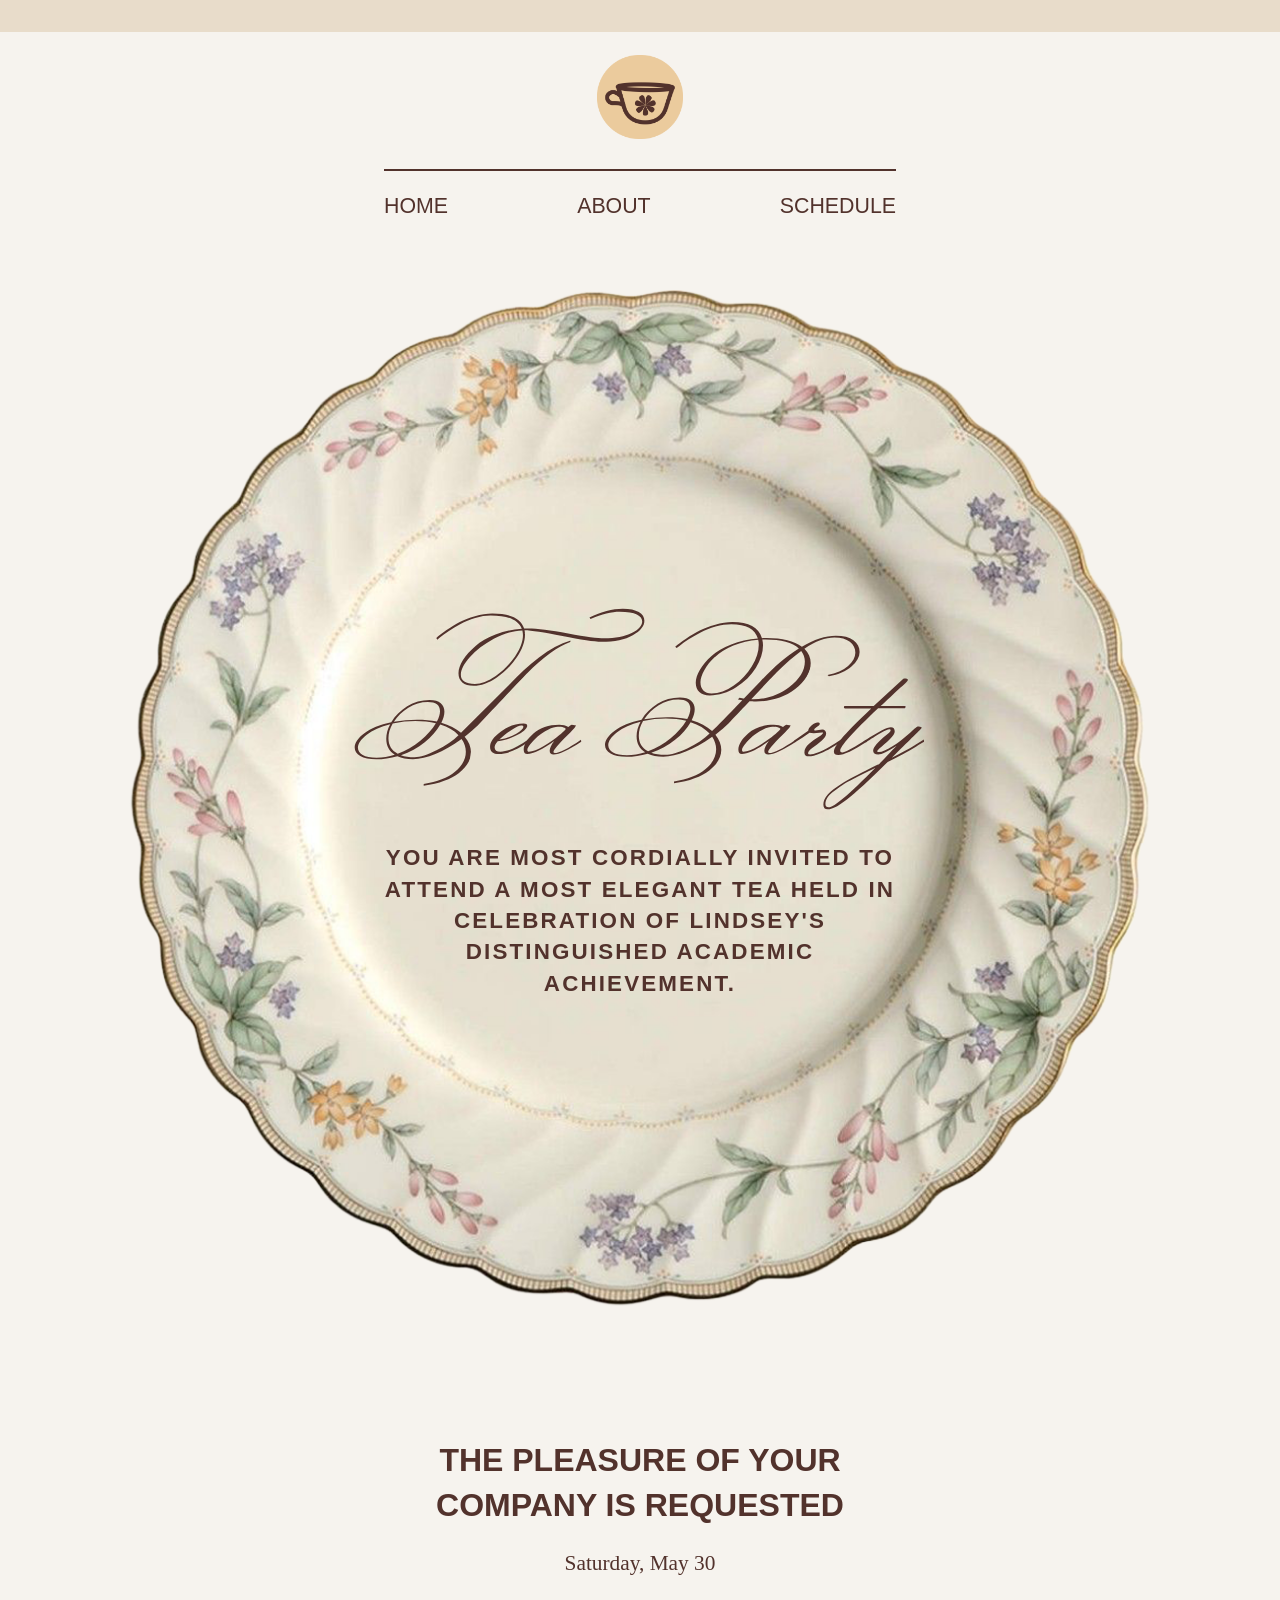
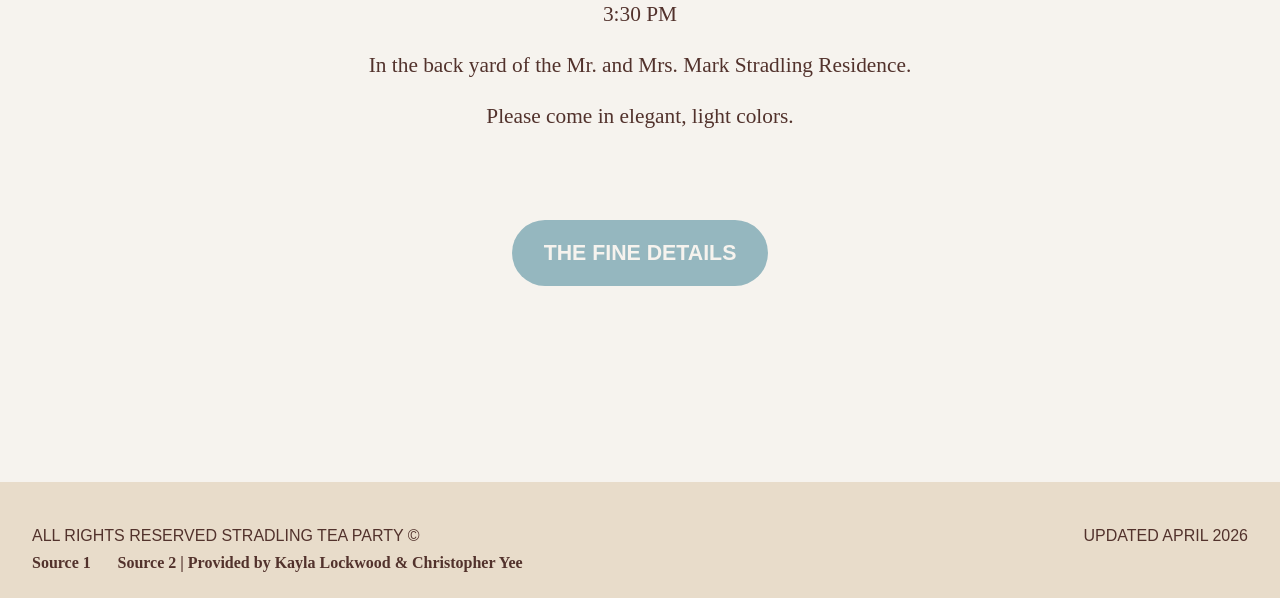
==== commit acd267c9: "Add second source link in footer section" ====
--- a/index.html
+++ b/index.html
@@ -149,6 +149,7 @@
 
     <section class="sources">
       <a href="https://i.pinimg.com/1200x/b7/23/32/b72332e69dad2fbd7f66adc0a49dc8bf.jpg" target="_blank">Source 1</a>
+      <a href="https://github.com/social-sin/svg-ani-2" target="_blank">Source 2 | Provided by Kayla Lockwood & Christopher Yee</a>
     </section>
   </footer>
 </body>
--- a/style.css
+++ b/style.css
@@ -66,12 +66,33 @@
   height: 80vw;
 }
 
-.hero h1 {
+.tea-party {
+  padding-top: 25vw;
+  width: 45vw;
+}
+
+/* ✨ THIS is the drawing stroke */
+.mask-stroke {
+  fill: none;
+  stroke: white;           /* reveals artwork */
+  stroke-width: 6;
+  stroke-linecap: round;
+  stroke-linejoin: round;
+}
+
+/* animation */
+@keyframes draw {
+  to {
+    stroke-dashoffset: 0;
+  }
+}
+
+/* .hero h1 {
   font-family: "Monsieur La Doulaise", cursive;
   font-size: 10vw;
   margin: 2rem 3rem;
   padding-top: 25vw;
-}
+} */
 
 .hero h2 {
   font-family: "Nunito", Helvetica, Arial, sans-serif;
@@ -357,6 +378,11 @@
       padding-top: 0;
     }
     
+    .tea-party {
+      padding-top: 3vh;
+      width: 250px
+    }
+    
     .hero h2 {
       font-size: 0.75rem;
       max-width: 75vw;
